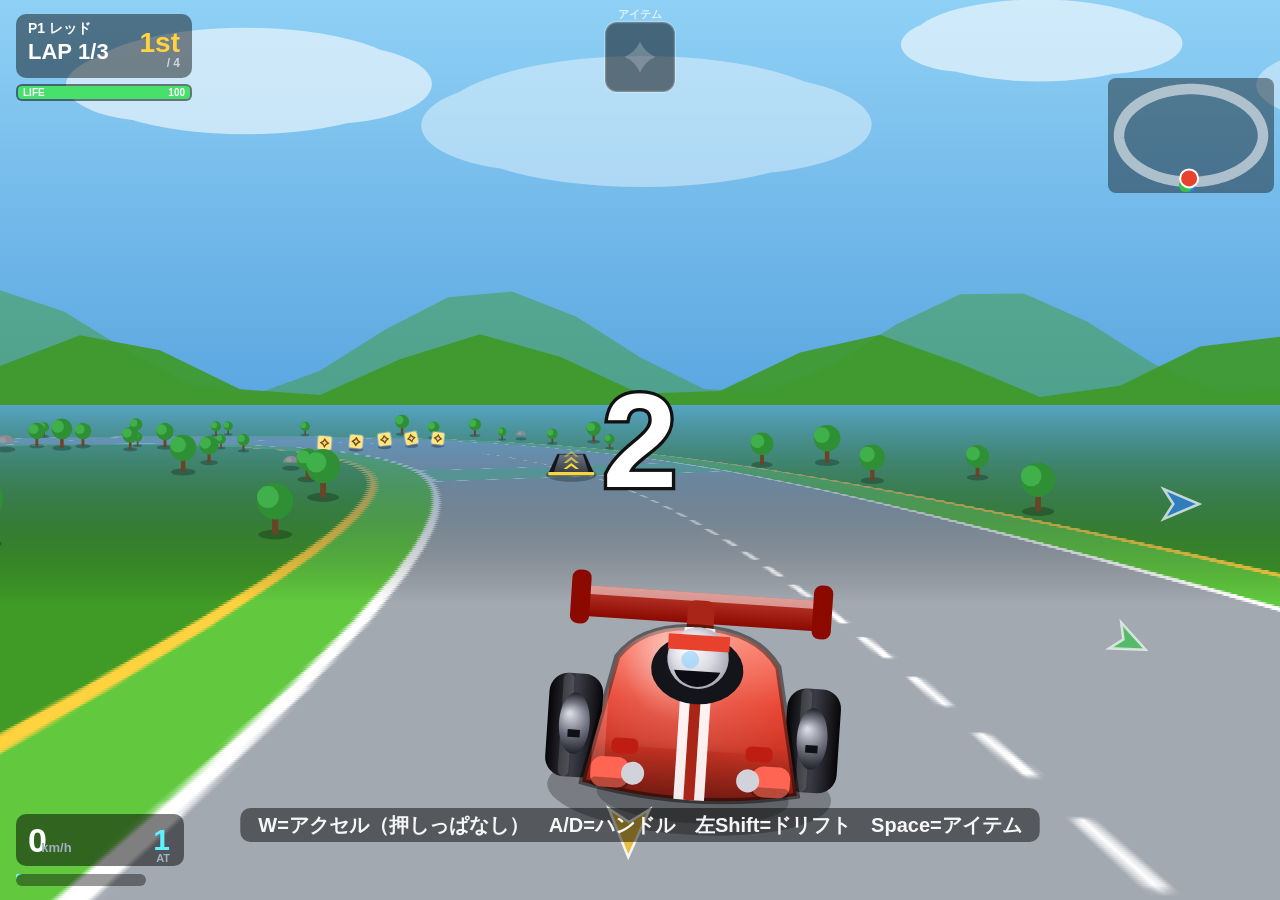
==== tools/headless-race.html @ c154ae5f "TURBO KART RUSH: 擬似3Dレースゲーム(HTML5 Canvas + Web Audio) 9コース(突風・分岐・奈落ジャンプ等のギミック)、最大8人分割対戦、 グランプリ、ライフ/ダ" ====
<!DOCTYPE html>
<html lang="ja"><head><meta charset="UTF-8"><title>headless</title>
<style>html,body{margin:0;background:#000;overflow:hidden}#game{display:block}</style>
</head><body>
<canvas id="game"></canvas>
<script src="../js/tracks.js"></script>
<script src="../js/audio.js"></script>
<script src="../js/input.js"></script>
<script src="../js/game.js"></script>
<script>
  // 実Canvasでレースを走らせる(音は鳴らさない/AIが走行)
  const q = new URLSearchParams(location.search);
  const trackIndex = parseInt(q.get('track') || '0', 10);
  const players = parseInt(q.get('players') || '1', 10);
  const steer = parseFloat(q.get('steer') || '0');
  const warmup = parseInt(q.get('warmup') || '0', 10);
  const mirror = q.get('mirror') === '1';
  const karts = parseInt(q.get('karts') || '0', 10);
  const g = new Game(document.getElementById('game'));
  g.onFinish = () => {};
  g.startRace({ trackIndex, players, mirror, numKarts: karts || undefined });
  // 撮影用: 人間カートはAIライン追従で走らせる(コースに沿った走行中の絵にする)
  g._readHuman = (k) => { k.computeAI(g); };
  // 撮影用: カウントダウンを飛ばし、事前に warmup フレーム走らせて走行中の状態にする
  if (warmup > 0) {
    g.state = 'racing'; g.countdown = 0; g.raceTime = 0;
    for (let i = 0; i < warmup; i++) g.update(1 / 60);
  }
  // 検証用: 指定プレイヤーを爆発させる(VSの脱落画面確認)
  const explode = parseInt(q.get('explode') || '-1', 10);
  if (explode >= 0 && g.humans[explode]) { g.humans[explode].life = 1; g.humans[explode].hurt(999, g); g.update(1 / 60); }
  // 検証用: ライバルを自機の直前に配置(大きさ比較ショット)
  if (q.get('stage') === '1') {
    const me = g.humans[0];
    const rival = g.karts.find((k) => !k.isHuman);
    if (rival) {
      rival.x = me.x + Math.cos(me.angle) * 230;
      rival.y = me.y + Math.sin(me.angle) * 230;
      rival.angle = me.angle;
    }
  }
  // 検証用: ライバルを自機の真正面 rivdist(world px) 前方に置いて当たり判定の見え方を確認
  const rivdist = parseFloat(q.get('rivdist') || '0');
  if (rivdist > 0) {
    const me = g.humans[0];
    const rival = g.karts.find((k) => !k.isHuman);
    if (rival) {
      me.speed = 0;
      rival.x = me.x + Math.cos(me.angle) * rivdist;
      rival.y = me.y + Math.sin(me.angle) * rivdist;
      rival.angle = me.angle; rival.speed = 0;
      const min = me.bodyR + rival.bodyR;
      document.title = 'collide=' + ((rivdist * rivdist) < min * min) + ' min=' + min;
      g.update = () => {};   // 以降フリーズ(配置を保ったまま撮影)
      g.render();
    }
  }
  // 検証用: ライバルを自機の後方/横に置く(警告矢印・ミニマップの確認)
  if (q.get('stage') === '4') {
    const me = g.humans[0];
    const rivals = g.karts.filter((k) => !k.isHuman);
    if (rivals[0]) { rivals[0].x = me.x - Math.cos(me.angle) * 120; rivals[0].y = me.y - Math.sin(me.angle) * 120; rivals[0].angle = me.angle; }
    if (rivals[1]) { rivals[1].x = me.x - Math.sin(me.angle) * 150; rivals[1].y = me.y + Math.cos(me.angle) * 150; rivals[1].angle = me.angle; }
    g.update = () => {};
  }
  // 検証用: グラップル・ダッシュ発動中で固定
  if (q.get('stage') === '5') {
    const me = g.humans[0];
    const rival = g.karts.find((k) => !k.isHuman);
    if (rival) { rival.x = me.x + Math.cos(me.angle) * 500; rival.y = me.y + Math.sin(me.angle) * 500; rival.place = me.place - 1; }
    me.item = 'grapple';
    g.useItem(me);
    for (let i = 0; i < 12; i++) g.update(1 / 60);
    g.update = () => {};
  }
  // 検証用: 緑こうらを発射した直後で固定(発射位置の確認)
  if (q.get('stage') === '3') {
    const me = g.humans[0];
    me.item = 'green';
    g.useItem(me);
    for (let i = 0; i < 7; i++) g.update(1 / 60);   // 少し飛ばす
    g.update = () => {};
  }
  // 検証用: ライバルを自機に重ねて衝突を起こし、その瞬間で固定(フラッシュ確認)
  if (q.get('stage') === '2') {
    const me = g.humans[0];
    const rival = g.karts.find((k) => !k.isHuman);
    if (rival) { rival.x = me.x + 20; rival.y = me.y + 10; rival.angle = me.angle; }
    g.update(1 / 60);          // 衝突を発生させる
    g.update = () => {};        // 以降フリーズして演出を保持
  }
</script>
</body></html>
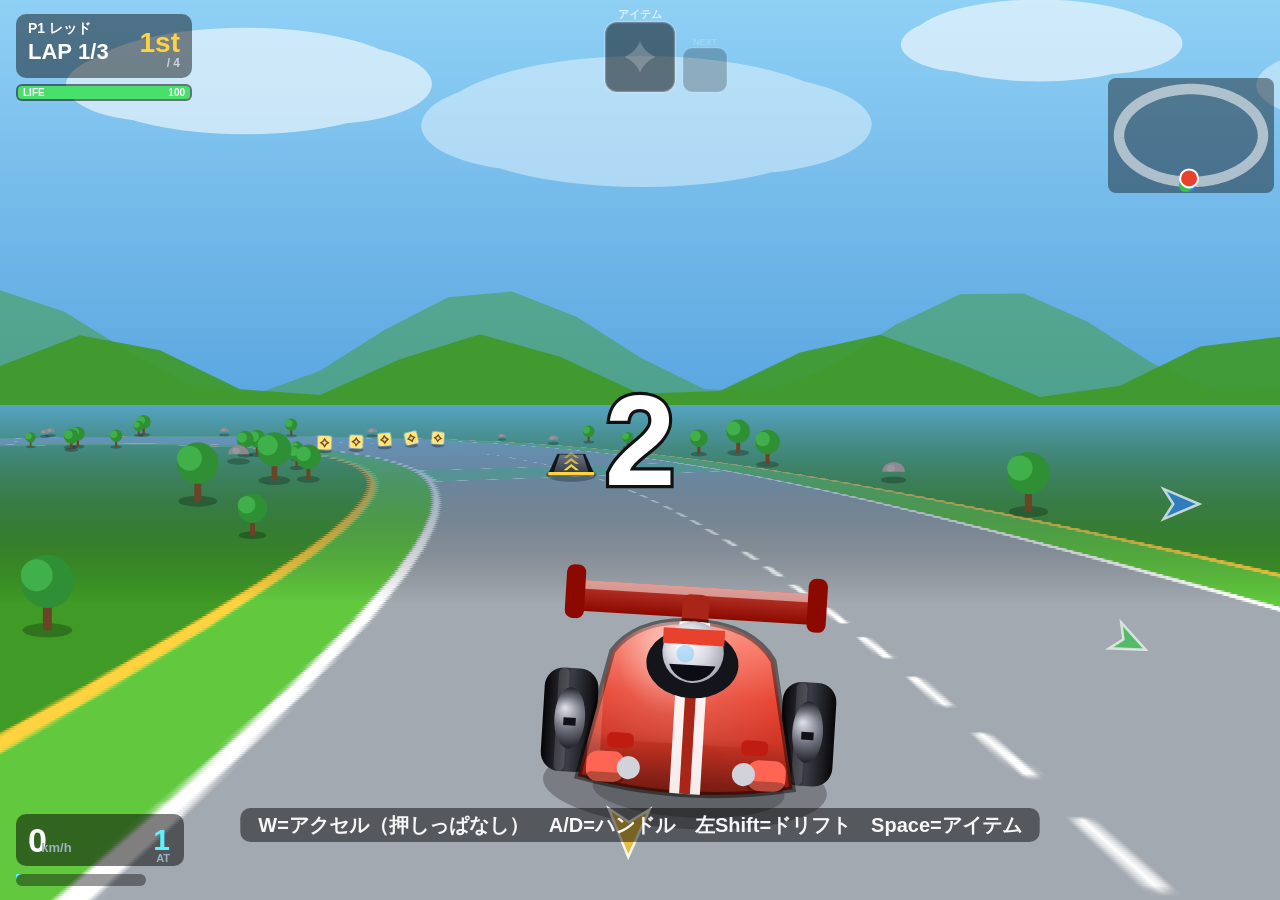
==== commit 54611a73: "アイテムを2ストック制にした(2つ目は持つだけ→使うと繰り上がる) - Kart に item2/itemCount2(2ストック目)を追加。giveItem() は空いている方へ   順に格納し、2" ====
--- a/tools/headless-race.html
+++ b/tools/headless-race.html
@@ -89,5 +89,22 @@
     g.update(1 / 60);          // 衝突を発生させる
     g.update = () => {};        // 以降フリーズして演出を保持
   }
+  // 検証用: アイテムの2ストック表示(?item=star&item2=mushroom3 のように指定)
+  if (q.get('item') || q.get('item2')) {
+    const me = g.humans[0];
+    me.item = q.get('item') || null; me.itemCount = me.item === 'mushroom3' ? 3 : (me.item ? 1 : 0);
+    me.item2 = q.get('item2') || null; me.itemCount2 = me.item2 === 'mushroom3' ? 3 : (me.item2 ? 1 : 0);
+    me.itemFlash = 0; me.itemShift = 0;
+    g.state = 'racing'; g.countdown = 0; g.hintTimer = 0;
+    g.stop();                  // rAFループを止めて1コマだけ描く(撮影用)
+    g.render();
+  }
+  // headless では #game canvas が合成されず黒くなることがあるため、?shot=1 で img に写す
+  if (q.get('shot') === '1') {
+    const im = document.createElement('img');
+    im.style.cssText = 'position:absolute;left:0;top:0';
+    im.src = document.getElementById('game').toDataURL();
+    document.body.appendChild(im);
+  }
 </script>
 </body></html>
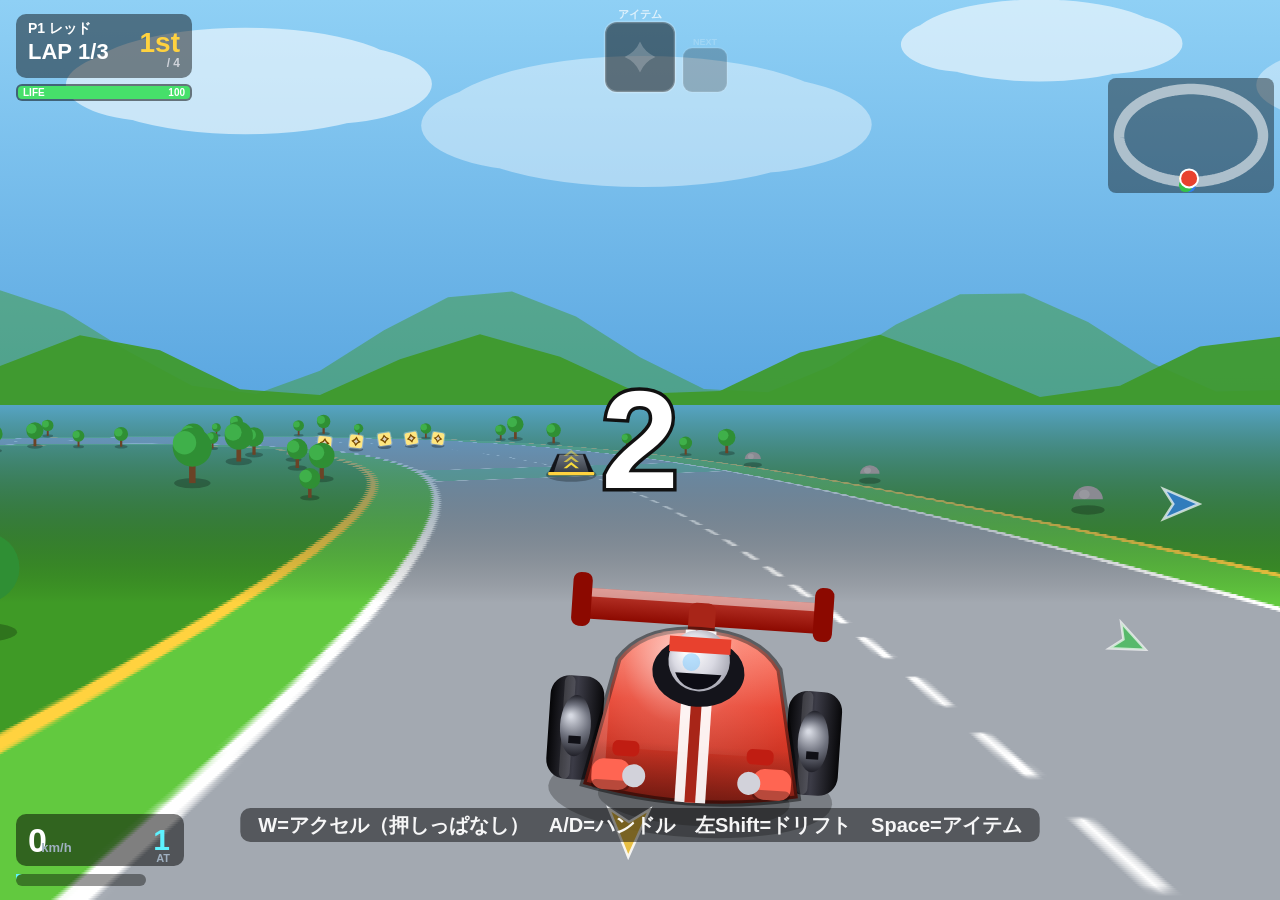
==== commit ec978af6: "✨金キノコ(7.5秒間ダッシュし放題)を追加 マリオカートの金キノコ相当の逆転アイテム。 - 使うと goldTimer=GOLD_TIME(7.5秒)。その間は押すたびにブースト   (GOLD_B" ====
--- a/tools/headless-race.html
+++ b/tools/headless-race.html
@@ -95,6 +95,7 @@
     me.item = q.get('item') || null; me.itemCount = me.item === 'mushroom3' ? 3 : (me.item ? 1 : 0);
     me.item2 = q.get('item2') || null; me.itemCount2 = me.item2 === 'mushroom3' ? 3 : (me.item2 ? 1 : 0);
     me.itemFlash = 0; me.itemShift = 0;
+    me.goldTimer = parseFloat(q.get('gold') || '0');   // 金キノコ発動中の表示確認(?gold=4.2)
     g.state = 'racing'; g.countdown = 0; g.hintTimer = 0;
     g.stop();                  // rAFループを止めて1コマだけ描く(撮影用)
     g.render();
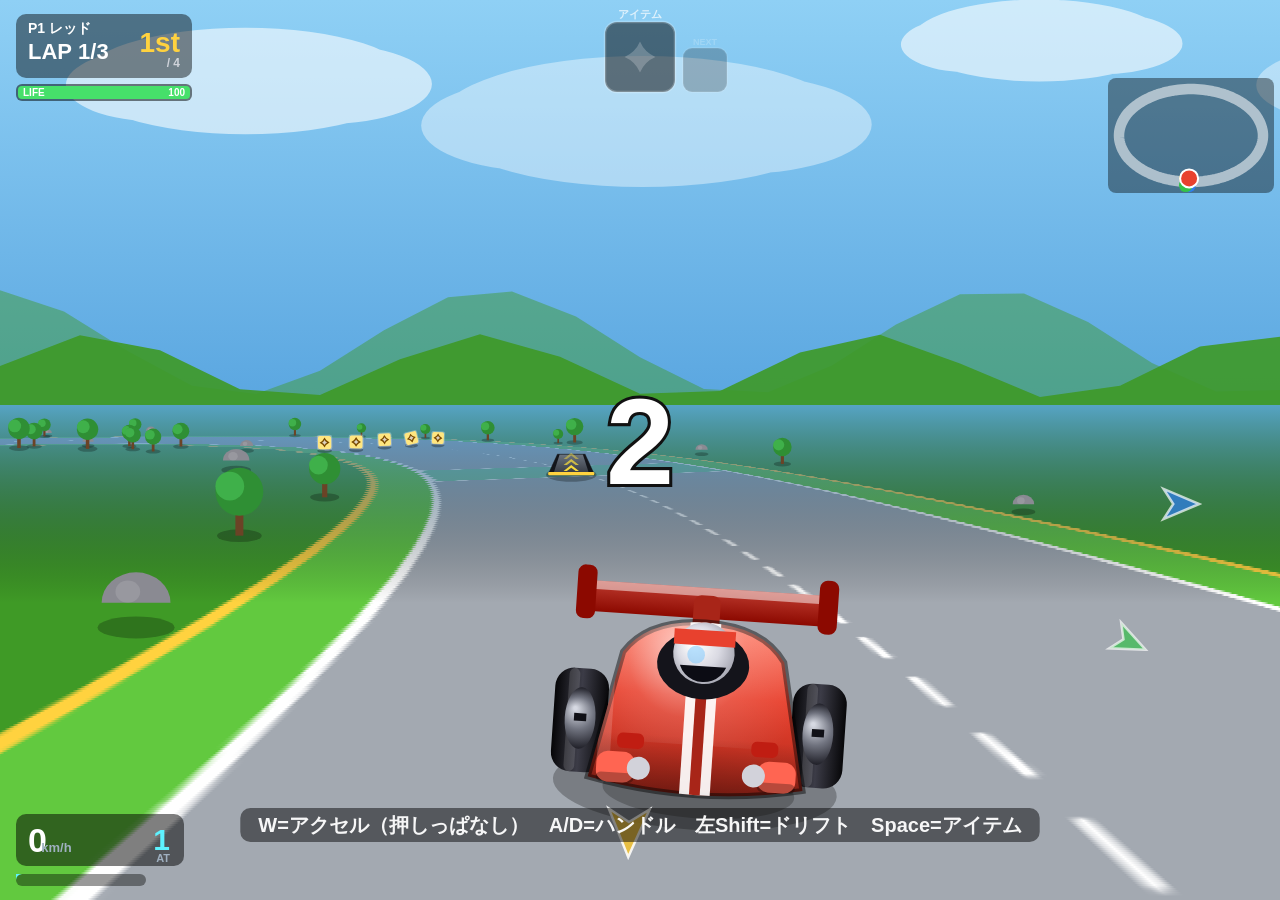
==== commit 25464025: "アイテム所持数を1〜3個で設定できるようにした(既定2個) - Kart のアイテム保持を配列化: stock=[{type,count},...] と maxStock(1〜3)。   item/i" ====
--- a/tools/headless-race.html
+++ b/tools/headless-race.html
@@ -89,11 +89,15 @@
     g.update(1 / 60);          // 衝突を発生させる
     g.update = () => {};        // 以降フリーズして演出を保持
   }
-  // 検証用: アイテムの2ストック表示(?item=star&item2=mushroom3 のように指定)
-  if (q.get('item') || q.get('item2')) {
+  // 検証用: アイテムのストック表示(?item=star&item2=mushroom3&item3=banana&slots=3)
+  if (q.get('item') || q.get('item2') || q.get('item3')) {
     const me = g.humans[0];
-    me.item = q.get('item') || null; me.itemCount = me.item === 'mushroom3' ? 3 : (me.item ? 1 : 0);
-    me.item2 = q.get('item2') || null; me.itemCount2 = me.item2 === 'mushroom3' ? 3 : (me.item2 ? 1 : 0);
+    me.maxStock = parseInt(q.get('slots') || '0', 10) || me.maxStock;
+    me.clearItems();
+    for (const key of ['item', 'item2', 'item3']) {
+      const ty = q.get(key);
+      if (ty) me.addItem(ty, ty === 'mushroom3' ? 3 : 1);
+    }
     me.itemFlash = 0; me.itemShift = 0;
     me.goldTimer = parseFloat(q.get('gold') || '0');   // 金キノコ発動中の表示確認(?gold=4.2)
     g.state = 'racing'; g.countdown = 0; g.hintTimer = 0;
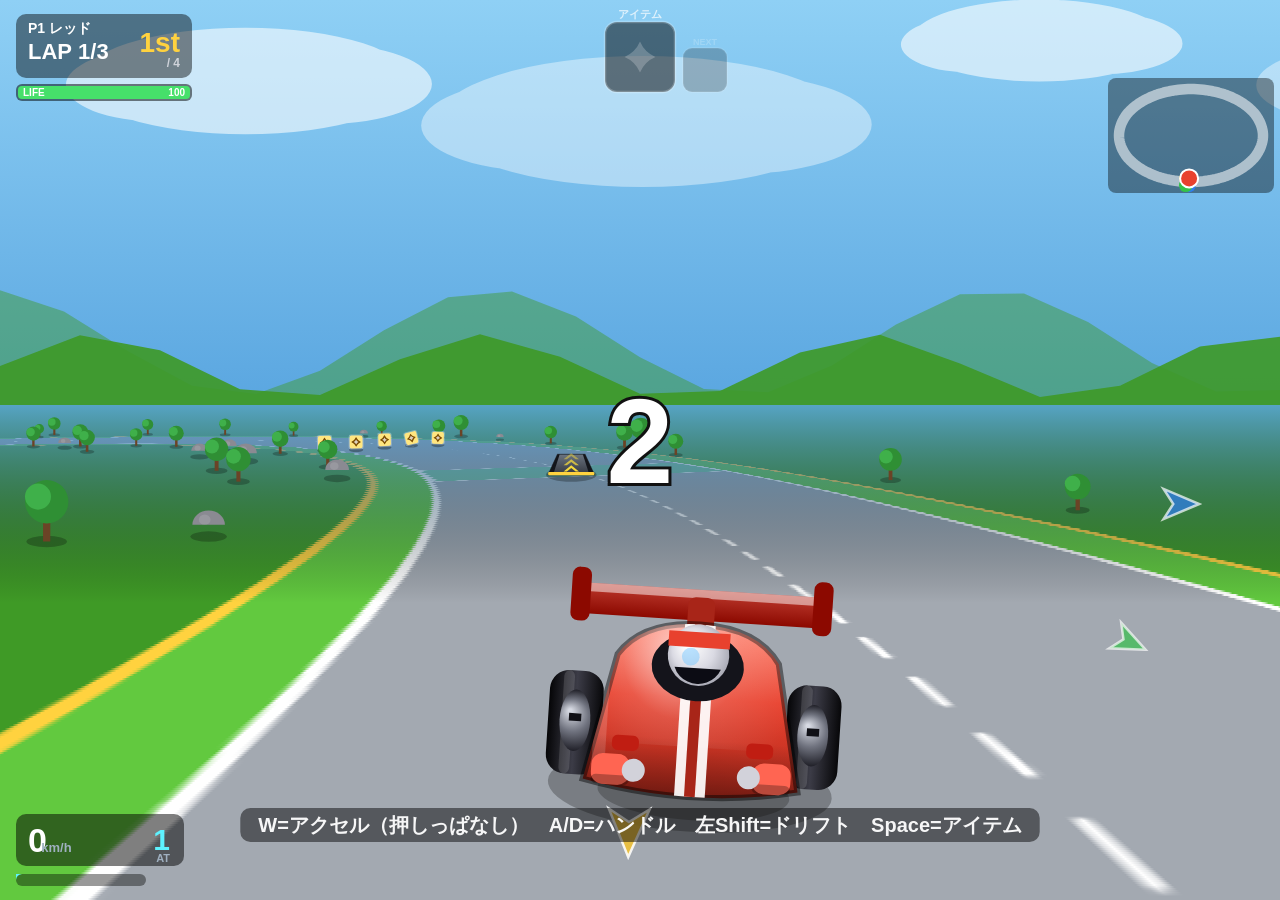
==== commit 5c3a9883: "新コース🏭サイクロン・ワークス(最難関)＋動くタイヤ・横風の音を追加 コース(13コース目・全コース最難関): - 単純な円ではなく「長い下ストレート→直角コーナー→縦ストレート→階段状   ジグザグ" ====
--- a/tools/headless-race.html
+++ b/tools/headless-race.html
@@ -106,6 +106,9 @@
   }
   // headless では #game canvas が合成されず黒くなることがあるため、?shot=1 で img に写す
   if (q.get('shot') === '1') {
+    g.stop();                  // rAFループを止めて、この1コマで固定する(撮影用)
+    g.hintTimer = 0; g.state = 'racing'; g.countdown = 0;
+    g.render();
     const im = document.createElement('img');
     im.style.cssText = 'position:absolute;left:0;top:0';
     im.src = document.getElementById('game').toDataURL();
